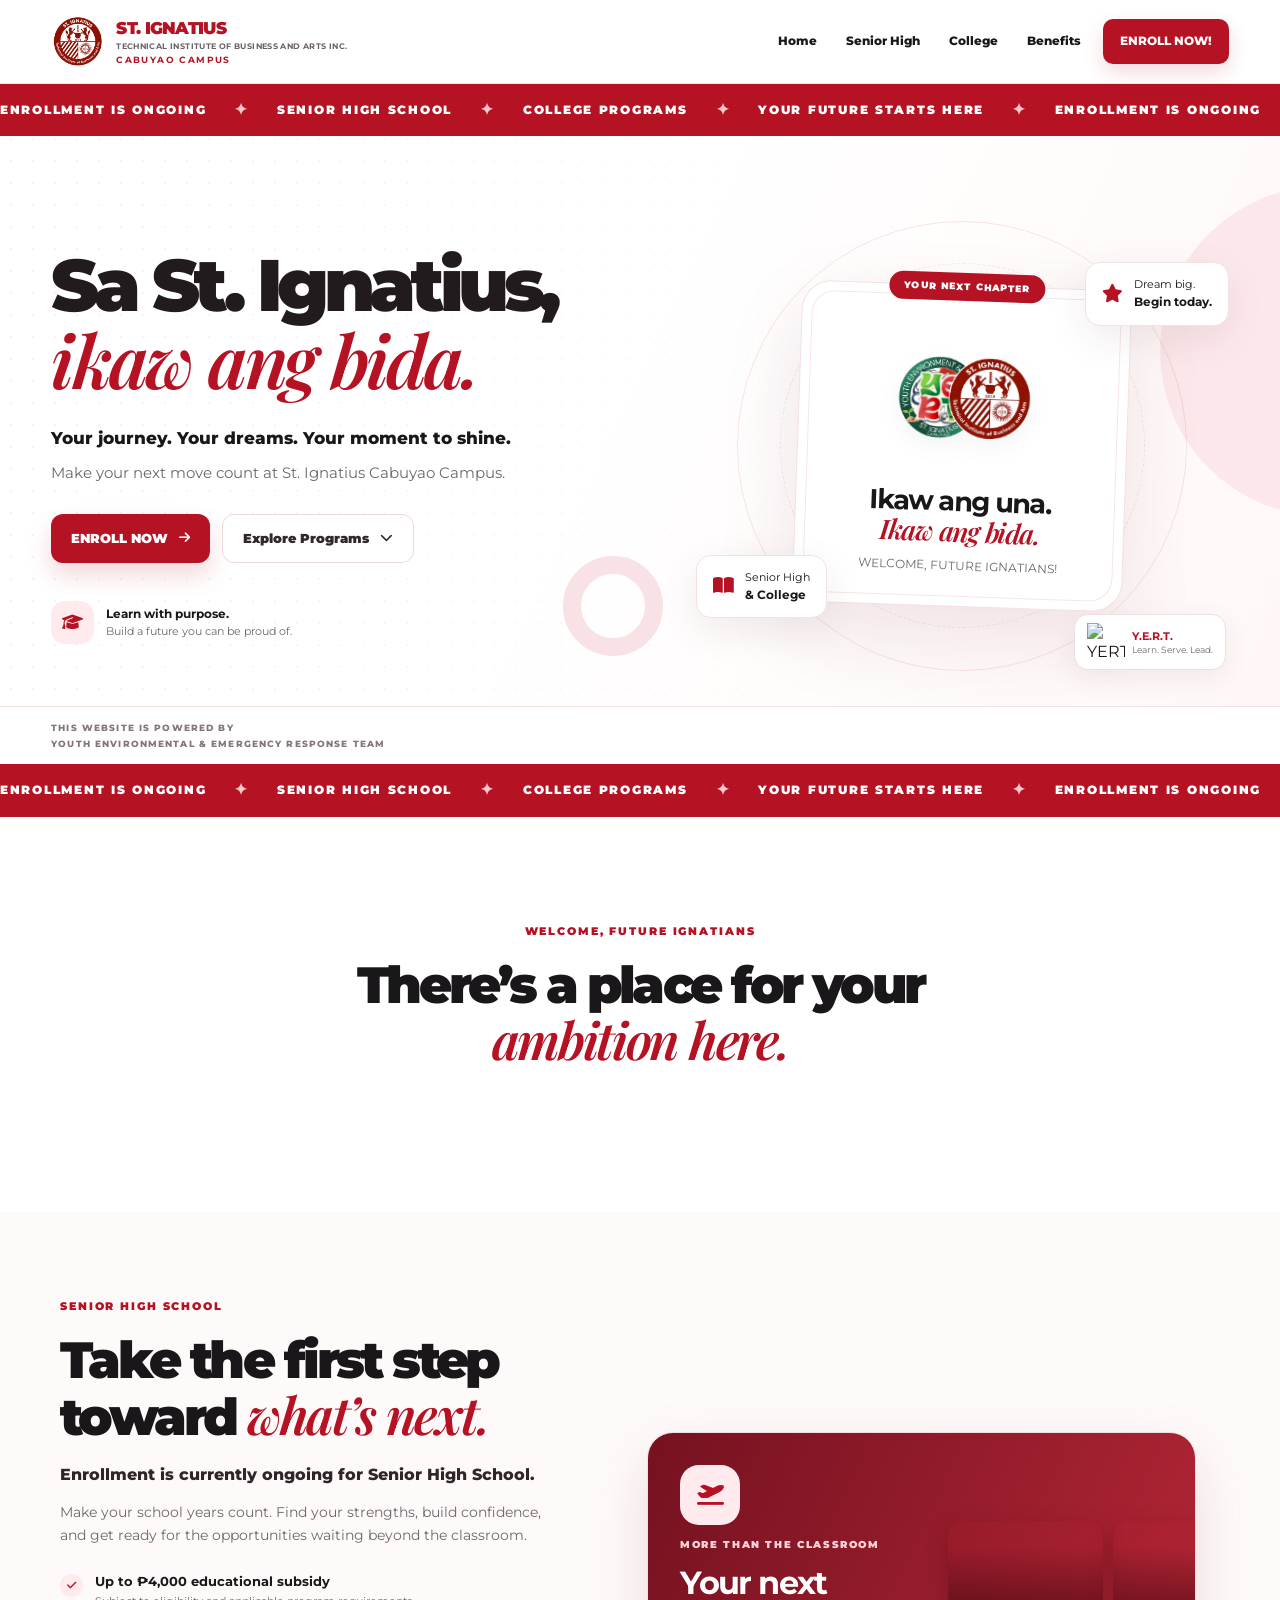
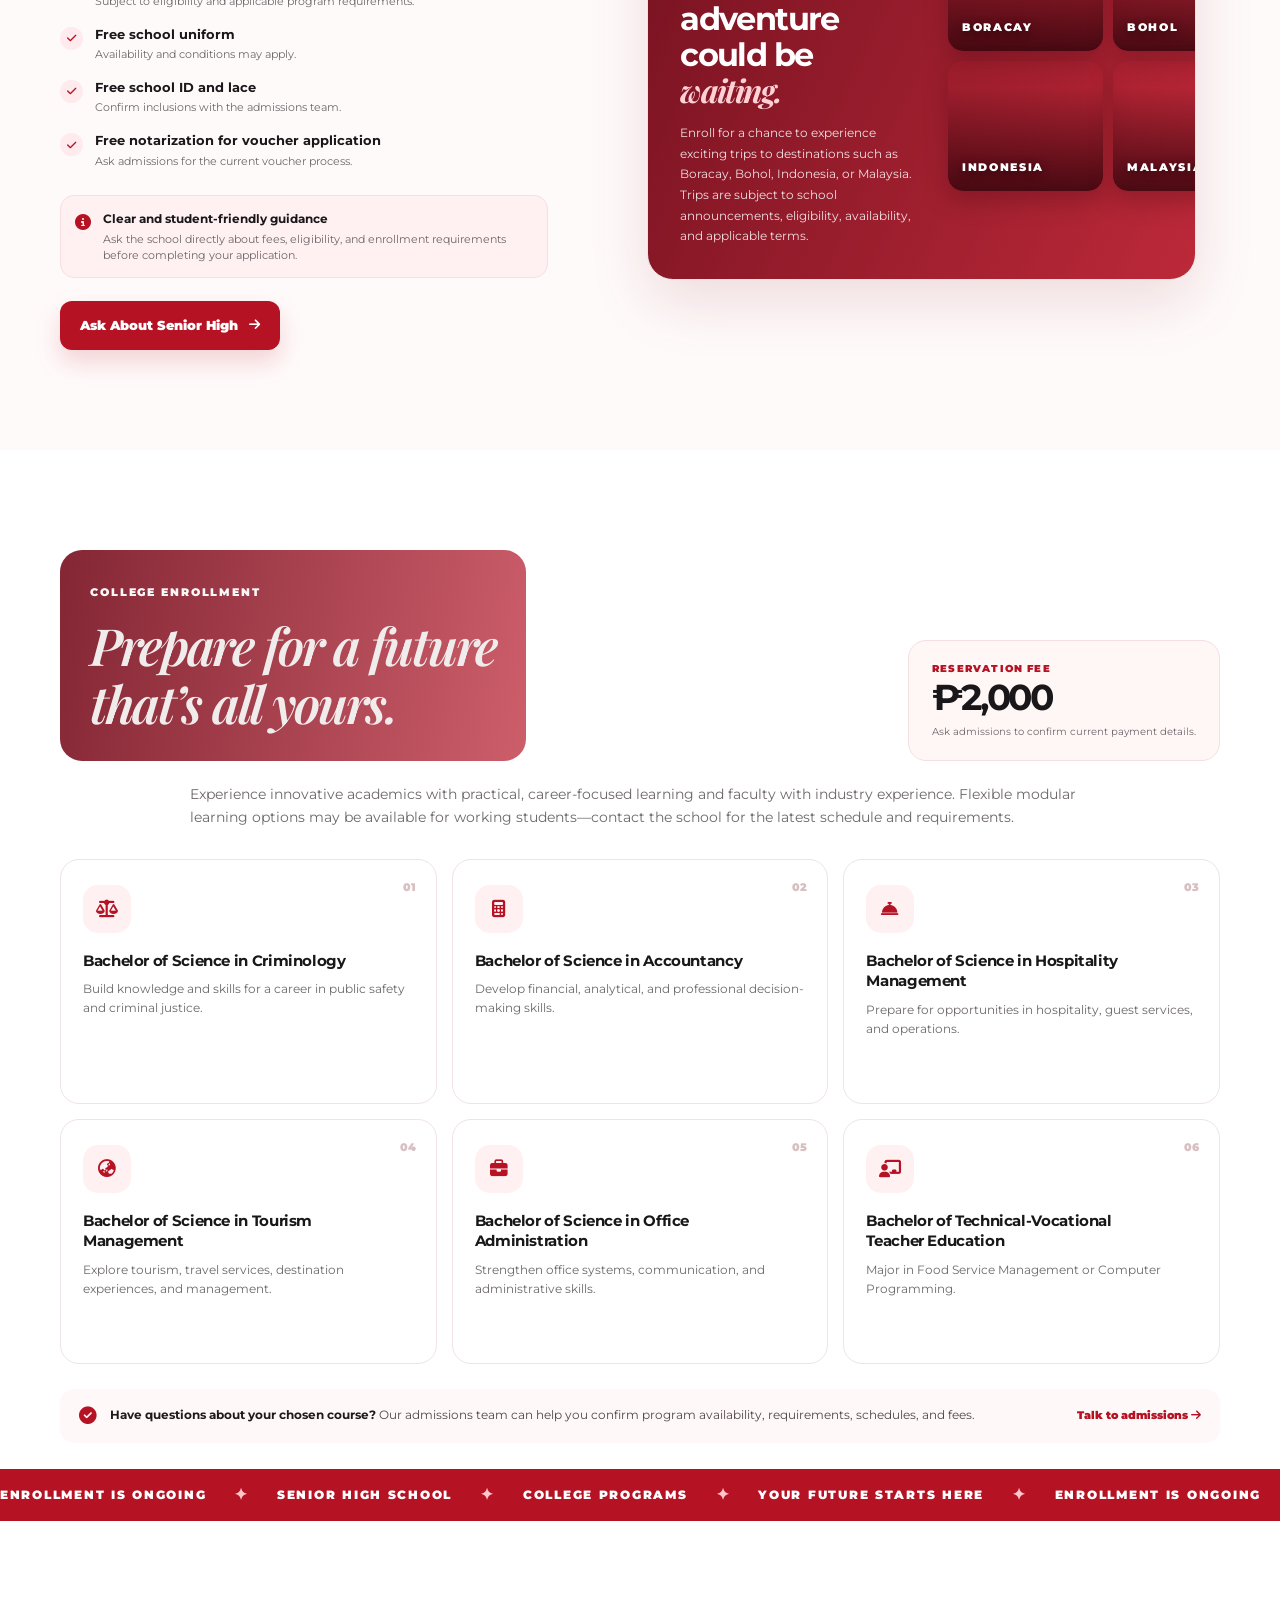
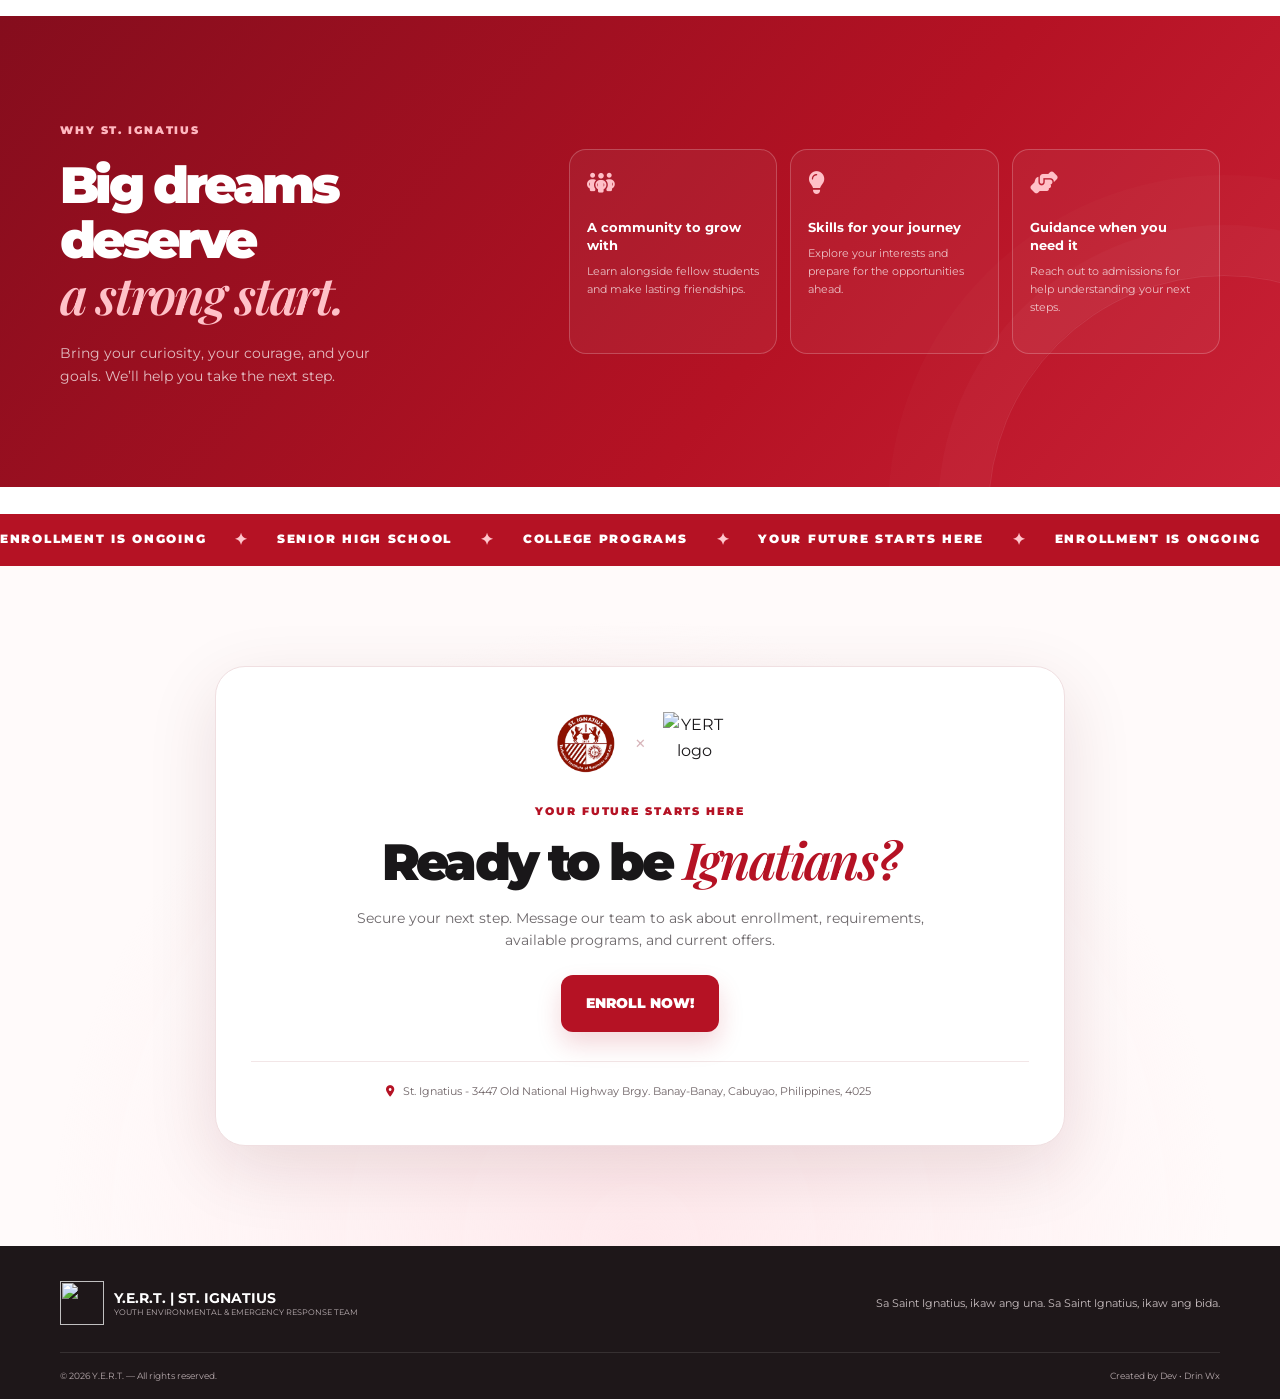
==== enrollment.html @ 81d997f3 "Rename enroll.html to enrollment.html" ====
<!DOCTYPE html>
<html lang="en">
<head>
  <meta charset="UTF-8">
  <meta name="viewport" content="width=device-width, initial-scale=1">
  <meta name="theme-color" content="#b51224">
  <meta name="description" content="Enrollment information for Saint Ignatius Technical Institute of Business and Arts, Inc. — Cabuyao Campus. Senior High School and College.">
  <title>Enrollment | Y.E.R.T.</title>
  <link rel="icon" href="assets/yert-logo.png" type="image/png">
  <link rel="preconnect" href="https://fonts.googleapis.com">
  <link rel="preconnect" href="https://fonts.gstatic.com" crossorigin>
  <link href="https://fonts.googleapis.com/css2?family=Montserrat:wght@400;500;600;700;800;900&family=Playfair+Display:ital,wght@1,500;1,600&display=swap" rel="stylesheet">
  <link rel="stylesheet" href="enroll.css">
  <link rel="stylesheet" href="https://cdnjs.cloudflare.com/ajax/libs/font-awesome/6.7.2/css/all.min.css">
</head>
<body>
  <header class="header">
    <div class="nav-wrap">
      <a class="brand" href="#home" aria-label="Saint Ignatius enrollment home">
        <img src="assets/sti.png" alt="Saint Ignatius logo">
        <span><b>ST. IGNATIUS</b><small>TECHNICAL INSTITUTE OF BUSINESS AND ARTS INC.</small><small class="campus">CABUYAO CAMPUS</small></span>
      </a>
      <button class="menu-toggle" aria-label="Toggle navigation" aria-expanded="false"><i class="fa-solid fa-bars"></i></button>
      <nav class="nav" aria-label="Main navigation">
        <a href="#home">Home</a><a href="#senior-high">Senior High</a><a href="#college">College</a><a href="#benefits">Benefits</a>
       <a class="nav-cta" href="#enroll">ENROLL NOW!</a>
      </nav>
    </div>
  </header>
  <main>
    <section class="hero" id="home">
      <section class="ticker" aria-label="Enrollment announcement"><div class="ticker-track"><span>ENROLLMENT IS ONGOING</span><i>✦</i><span>SENIOR HIGH SCHOOL</span><i>✦</i><span>COLLEGE PROGRAMS</span><i>✦</i><span>YOUR FUTURE STARTS HERE</span><i>✦</i><span>ENROLLMENT IS ONGOING</span><i>✦</i><span>SENIOR HIGH SCHOOL</span><i>✦</i><span>COLLEGE PROGRAMS</span><i>✦</i><span>YOUR FUTURE STARTS HERE</span><i>✦</i></div></section>
      <div class="hero-shape shape-one"></div><div class="hero-shape shape-two"></div>
      <div class="hero-inner">
        <div class="hero-copy reveal">
          <h1>Sa St. Ignatius,<br><em>ikaw ang bida.</em></h1>
          <p class="hero-lead">Your journey. Your dreams. Your moment to shine.</p>
          <p class="hero-text">Make your next move count at St. Ignatius Cabuyao Campus.</p>
          <div class="hero-buttons"><a class="button button-red" href="#enroll">ENROLL NOW <i class="fa-solid fa-arrow-right"></i></a><a class="button button-light" href="#programs">Explore Programs <i class="fa-solid fa-chevron-down"></i></a></div>
          <div class="hero-proof"><div class="proof-icon"><i class="fa-solid fa-graduation-cap"></i></div><span><b>Learn with purpose.</b><small>Build a future you can be proud of.</small></span></div>
        </div>
        <div class="hero-art reveal">
          <div class="orbit orbit-a"></div><div class="orbit orbit-b"></div>
          <div class="logo-card"><div class="logo-ribbon">YOUR NEXT CHAPTER</div><img src="assets/saint-ignatius-logo.png" alt="Saint Ignatius school seal"><h2>Ikaw ang una.<br><em>Ikaw ang bida.</em></h2><p>WELCOME, FUTURE IGNATIANS!</p></div>
          <div class="floating-note note-top"><i class="fa-solid fa-star"></i><span>Dream big.<br><b>Begin today.</b></span></div>
          <div class="floating-note note-bottom"><i class="fa-solid fa-book-open"></i><span>Senior High<br><b>&amp; College</b></span></div>
          <div class="yert-stamp"><img src="assets/yert-logo.png" alt="YERT logo"><span><b>Y.E.R.T.</b><small>Learn. Serve. Lead.</small></span></div>
        </div>
      </div>
      <div class="hero-bottom"><span>THIS WEBSITE IS POWERED BY <br> YOUTH ENVIRONMENTAL & EMERGENCY RESPONSE TEAM</span></div>
    </section>
    <section class="ticker" aria-label="Enrollment announcement"><div class="ticker-track"><span>ENROLLMENT IS ONGOING</span><i>✦</i><span>SENIOR HIGH SCHOOL</span><i>✦</i><span>COLLEGE PROGRAMS</span><i>✦</i><span>YOUR FUTURE STARTS HERE</span><i>✦</i><span>ENROLLMENT IS ONGOING</span><i>✦</i><span>SENIOR HIGH SCHOOL</span><i>✦</i><span>COLLEGE PROGRAMS</span><i>✦</i><span>YOUR FUTURE STARTS HERE</span><i>✦</i></div></section>
    <section class="intro section" id="programs">
      <div class="section-heading reveal"><span class="eyebrow dark">WELCOME, FUTURE IGNATIANS</span><h2>There’s a place for your<br><em>ambition here.</em></h2></div>
    </section>
    <section class="shs-section section" id="senior-high">
      <div class="section-grid">
        <div class="section-content reveal"><span class="eyebrow dark">SENIOR HIGH SCHOOL</span><h2>Take the first step<br>toward <em>what’s next.</em></h2><p class="section-lead">Enrollment is currently ongoing for Senior High School.</p><p>Make your school years count. Find your strengths, build confidence, and get ready for the opportunities waiting beyond the classroom.</p>
          <div class="benefit-list"><div><i class="fa-solid fa-check"></i><span><b>Up to ₱4,000 educational subsidy</b><small>Subject to eligibility and applicable program requirements.</small></span></div><div><i class="fa-solid fa-check"></i><span><b>Free school uniform</b><small>Availability and conditions may apply.</small></span></div><div><i class="fa-solid fa-check"></i><span><b>Free school ID and lace</b><small>Confirm inclusions with the admissions team.</small></span></div><div><i class="fa-solid fa-check"></i><span><b>Free notarization for voucher application</b><small>Ask admissions for the current voucher process.</small></span></div></div>
          <div class="highlight-note"><i class="fa-solid fa-circle-info"></i><span><b>Clear and student-friendly guidance</b><small>Ask the school directly about fees, eligibility, and enrollment requirements before completing your application.</small></span></div>
          <a class="button button-red" href="#enroll">Ask About Senior High <i class="fa-solid fa-arrow-right"></i></a>
        </div>
         <div class="trip-banner reveal"><div class="trip-copy"><div class="trip-icon"><i class="fa-solid fa-plane-departure"></i></div><span class="eyebrow">MORE THAN THE CLASSROOM</span><h3>Your next adventure<br>could be <em>waiting.</em></h3><p>Enroll for a chance to experience exciting trips to destinations such as Boracay, Bohol, Indonesia, or Malaysia. Trips are subject to school announcements, eligibility, availability, and applicable terms.</p></div><div class="destination-grid"><div class="destination destination-boracay"><span>BORACAY</span></div><div class="destination destination-bohol"><span>BOHOL</span></div><div class="destination destination-indonesia"><span>INDONESIA</span></div><div class="destination destination-malaysia"><span>MALAYSIA</span></div></div></div>
      </div>
    </section>
    <section class="college-section section" id="college">
      <div class="college-heading reveal"><div class="college-heading-copy"><span class="eyebrow">COLLEGE ENROLLMENT</span><h2><em>Prepare for a future <br> that’s all yours.</em></h2></div><div class="reservation-card"><small>RESERVATION FEE</small><strong>₱2,000</strong><span>Ask admissions to confirm current payment details.</span></div></div>
      <p class="college-intro reveal">Experience innovative academics with practical, career-focused learning and faculty with industry experience. Flexible modular learning options may be available for working students—contact the school for the latest schedule and requirements.</p>
      <div class="course-grid">
        <article class="course-card reveal"><span>01</span><div class="course-icon"><i class="fa-solid fa-scale-balanced"></i></div><h3>Bachelor of Science in Criminology</h3><p>Build knowledge and skills for a career in public safety and criminal justice.</p></article>
        <article class="course-card reveal"><span>02</span><div class="course-icon"><i class="fa-solid fa-calculator"></i></div><h3>Bachelor of Science in Accountancy</h3><p>Develop financial, analytical, and professional decision-making skills.</p></article>
        <article class="course-card reveal"><span>03</span><div class="course-icon"><i class="fa-solid fa-bell-concierge"></i></div><h3>Bachelor of Science in Hospitality Management</h3><p>Prepare for opportunities in hospitality, guest services, and operations.</p></article>
        <article class="course-card reveal"><span>04</span><div class="course-icon"><i class="fa-solid fa-earth-asia"></i></div><h3>Bachelor of Science in Tourism Management</h3><p>Explore tourism, travel services, destination experiences, and management.</p></article>
        <article class="course-card reveal"><span>05</span><div class="course-icon"><i class="fa-solid fa-briefcase"></i></div><h3>Bachelor of Science in Office Administration</h3><p>Strengthen office systems, communication, and administrative skills.</p></article>
        <article class="course-card reveal"><span>06</span><div class="course-icon"><i class="fa-solid fa-chalkboard-user"></i></div><h3>Bachelor of Technical-Vocational Teacher Education</h3><p>Major in Food Service Management or Computer Programming.</p></article>
      </div>
      <div class="college-foot reveal"><i class="fa-solid fa-circle-check"></i><span><b>Have questions about your chosen course?</b> Our admissions team can help you confirm program availability, requirements, schedules, and fees.</span><a href="https://www.facebook.com/StIgnatiusCabuyao">Talk to admissions <i class="fa-solid fa-arrow-right"></i></a></div>
       <br>
      <section class="ticker" aria-label="Enrollment announcement"><div class="ticker-track"><span>ENROLLMENT IS ONGOING</span><i>✦</i><span>SENIOR HIGH SCHOOL</span><i>✦</i><span>COLLEGE PROGRAMS</span><i>✦</i><span>YOUR FUTURE STARTS HERE</span><i>✦</i><span>ENROLLMENT IS ONGOING</span><i>✦</i><span>SENIOR HIGH SCHOOL</span><i>✦</i><span>COLLEGE PROGRAMS</span><i>✦</i><span>YOUR FUTURE STARTS HERE</span><i>✦</i></div></section>
    </section>
    <section class="benefits-section section" id="benefits"><div class="benefits-inner"><div class="benefits-heading reveal"><span class="eyebrow">WHY ST. IGNATIUS</span><h2>Big dreams deserve<br><em>a strong start.</em></h2><p>Bring your curiosity, your courage, and your goals. We’ll help you take the next step.</p></div><div class="values-grid"><div class="value reveal"><i class="fa-solid fa-people-group"></i><h3>A community to grow with</h3><p>Learn alongside fellow students and make lasting friendships.</p></div><div class="value reveal"><i class="fa-solid fa-lightbulb"></i><h3>Skills for your journey</h3><p>Explore your interests and prepare for the opportunities ahead.</p></div><div class="value reveal"><i class="fa-solid fa-handshake-angle"></i><h3>Guidance when you need it</h3><p>Reach out to admissions for help understanding your next steps.</p></div></div></div></section>
    <br>
    <section class="ticker" aria-label="Enrollment announcement"><div class="ticker-track"><span>ENROLLMENT IS ONGOING</span><i>✦</i><span>SENIOR HIGH SCHOOL</span><i>✦</i><span>COLLEGE PROGRAMS</span><i>✦</i><span>YOUR FUTURE STARTS HERE</span><i>✦</i><span>ENROLLMENT IS ONGOING</span><i>✦</i><span>SENIOR HIGH SCHOOL</span><i>✦</i><span>COLLEGE PROGRAMS</span><i>✦</i><span>YOUR FUTURE STARTS HERE</span><i>✦</i></div></section>
    <section class="enroll-section section" id="enroll"><div class="enroll-card reveal"><div class="enroll-logos"><img src="assets/sti.png" alt="Saint Ignatius logo"><span>×</span><img src="assets/yert-logo.png" alt="YERT logo"></div><span class="eyebrow dark">YOUR FUTURE STARTS HERE</span><h2>Ready to be <em>Ignatians?</em></h2><p>Secure your next step. Message our team to ask about enrollment, requirements, available programs, and current offers.</p><a class="button button-red button-large" id="messenger-link" href="https://www.facebook.com/yertstignatius" target="_blank" rel="noopener noreferrer">ENROLL NOW!</a><small class="link-note"></small><div class="enroll-bottom"><span><i class="fa-solid fa-location-dot"></i>
    St. Ignatius - 3447 Old National Highway Brgy. Banay-Banay, Cabuyao, Philippines, 4025</span><span></div></section>
  </main>
  <footer class="footer"><div class="footer-main"><a class="footer-brand" href="#home"><img src="assets/yert-logo.png" alt=""><span><b>Y.E.R.T. | ST. IGNATIUS</b><small>YOUTH ENVIRONMENTAL & EMERGENCY RESPONSE TEAM</small></span></a><p>Sa Saint Ignatius, ikaw ang una. Sa Saint Ignatius, ikaw ang bida.</p></div><div class="footer-bottom"><span>© <span data-year></span> Y.E.R.T. — All rights reserved.</span><span>Created by Dev • Drin Wx</span></div></footer>
  <button class="back-top" aria-label="Back to top"><i class="fa-solid fa-arrow-up"></i></button>
  <script src="enroll.js"></script>
</body>
</html>
---- enroll.css ----
@import url('https://fonts.googleapis.com/css2?family=Montserrat:wght@400;500;600;700;800;900&family=Playfair+Display:ital,wght@1,500;1,600&display=swap');
:root{--red:#b51224;--red2:#d51f35;--deep:#790d1a;--ink:#191719;--muted:#6d686b;--paper:#fff;--soft:#fff6f6;--line:#f0dfe1;--shadow:0 22px 70px rgba(83,15,27,.12);--radius:25px}
*{box-sizing:border-box;margin:0;padding:0}html{scroll-behavior:smooth;scroll-padding-top:100px}body{font-family:'Montserrat',Arial,sans-serif;color:var(--ink);background:#fff;line-height:1.65;overflow-x:hidden}a{color:inherit;text-decoration:none}img{max-width:100%;display:block}button{font:inherit}.announcement{min-height:39px;background:var(--deep);color:#fff;display:flex;align-items:center;justify-content:center;gap:13px;padding:8px 15px;font-size:.7rem;letter-spacing:.07em;text-transform:uppercase;text-align:center}.announcement strong{font-weight:900}.announcement-divider{color:#ffb7be}.live-dot{width:7px;height:7px;border-radius:50%;background:#ffb9bf;box-shadow:0 0 0 5px #ffffff20;animation:pulse 1.6s infinite}.header{position:sticky;top:0;z-index:100;background:#ffffffed;backdrop-filter:blur(15px);border-bottom:1px solid #eee4e5}.nav-wrap{width:min(1200px,92%);margin:auto;min-height:83px;display:flex;align-items:center;gap:25px}.brand{display:flex;align-items:center;gap:12px;min-width:300px}.brand img{width:53px;height:53px;object-fit:contain}.brand span{display:flex;flex-direction:column;line-height:1.2}.brand b{font-size:1.05rem;letter-spacing:-.04em;color:var(--red);font-weight:900}.brand small{font-size:.53rem;letter-spacing:.045em;font-weight:700;color:#696164;margin-top:3px}.brand .campus{color:var(--red);font-size:.58rem;letter-spacing:.15em}.nav{margin-left:auto;display:flex;align-items:center;gap:5px}.nav>a{font-size:.76rem;font-weight:800;padding:10px 12px;border-radius:10px;transition:.2s}.nav>a:hover{color:var(--red);background:var(--soft)}.nav .nav-cta{background:var(--red);color:white;padding:12px 17px;margin-left:5px;box-shadow:0 8px 20px #b5122429}.nav .nav-cta:hover{background:var(--deep);color:#fff}.menu-toggle{display:none;border:1px solid var(--line);background:white;color:var(--red);width:43px;height:43px;border-radius:12px;font-size:1.15rem}
.hero{position:relative;isolation:isolate;overflow:hidden;background:linear-gradient(115deg,#fff 0%,#fff 47%,#fff7f7 100%);min-height:650px}.hero:before{content:"";position:absolute;inset:0;z-index:-2;background-image:radial-gradient(#b5122412 1px,transparent 1px);background-size:22px 22px;mask-image:linear-gradient(90deg,black,transparent 78%)}.hero-inner{width:min(1200px,92%);margin:auto;display:grid;grid-template-columns:1.05fr .95fr;gap:55px;align-items:center;padding:77px 0 86px}.hero-copy{position:relative;z-index:2}.eyebrow{display:inline-flex;align-items:center;gap:9px;color:#ffb8c0;font-size:.69rem;font-weight:900;letter-spacing:.17em;margin-bottom:17px}.eyebrow span{width:26px;height:3px;border-radius:10px;background:var(--red)}.eyebrow.dark{color:var(--red)}h1{font-size:clamp(3rem,5.7vw,5.45rem);line-height:1.01;letter-spacing:-.075em;font-weight:900;color:#211b1d}h1 em,h2 em,.big-quote em{font-family:'Playfair Display',serif;font-weight:600;color:var(--red);letter-spacing:-.045em}.hero-lead{font-size:1.08rem;font-weight:800;margin:25px 0 8px}.hero-text{color:var(--muted);font-size:.94rem;max-width:570px}.hero-buttons{display:flex;flex-wrap:wrap;gap:12px;margin-top:28px}.button{display:inline-flex;justify-content:center;align-items:center;gap:11px;min-height:49px;padding:13px 20px;border-radius:12px;font-size:.8rem;font-weight:900;transition:transform .2s,box-shadow .2s,background .2s}.button:hover{transform:translateY(-3px)}.button-red{background:var(--red);color:#fff;box-shadow:0 12px 25px #b512242b}.button-red:hover{background:var(--deep);box-shadow:0 16px 30px #b5122438}.button-light{border:1px solid #eadadd;background:white;color:#31282a}.button-light:hover{border-color:var(--red);color:var(--red)}.hero-proof{display:flex;align-items:center;gap:12px;margin-top:38px}.proof-icon{width:43px;height:43px;display:grid;place-items:center;border-radius:14px;background:#ffeaed;color:var(--red);font-size:1.05rem}.hero-proof span{display:flex;flex-direction:column;line-height:1.45}.hero-proof b{font-size:.78rem}.hero-proof small{color:var(--muted);font-size:.7rem}.hero-art{min-height:465px;position:relative;display:grid;place-items:center}.orbit{position:absolute;border:1px solid #b512241a;border-radius:50%;aspect-ratio:1}.orbit-a{width:450px;animation:rotate 28s linear infinite}.orbit-b{width:365px;border-style:dashed;animation:rotate 36s linear infinite reverse}.logo-card{width:min(330px,75%);position:relative;text-align:center;padding:39px 25px 30px;background:#fff;border:1px solid #f3e1e4;border-radius:30px;box-shadow:0 28px 80px #6f17201c;transform:rotate(2deg);z-index:1}.logo-card:before{content:"";position:absolute;inset:9px;border:1px solid #f4e6e8;border-radius:23px;pointer-events:none}.logo-card img{width:145px;height:145px;object-fit:contain;margin:0 auto 17px;filter:drop-shadow(0 8px 10px #0000000a)}.logo-ribbon{position:absolute;top:-13px;left:50%;transform:translateX(-50%);white-space:nowrap;background:var(--red);color:#fff;padding:6px 15px;border-radius:100px;font-size:.59rem;letter-spacing:.12em;font-weight:900}.logo-card h2{font-size:1.7rem;line-height:1.1;letter-spacing:-.06em}.logo-card p{font-size:.75rem;color:var(--muted);margin-top:8px}.floating-note{position:absolute;z-index:2;display:flex;align-items:center;gap:11px;padding:13px 16px;background:white;border:1px solid #f2e2e4;border-radius:15px;box-shadow:0 12px 40px #5b111715;font-size:.7rem;line-height:1.5;animation:float 4.5s ease-in-out infinite}.floating-note i{font-size:1.15rem;color:var(--red)}.floating-note b{font-size:.78rem}.note-top{top:49px;right:0}.note-bottom{bottom:60px;left:0;animation-delay:-2s}.yert-stamp{position:absolute;right:3px;bottom:8px;z-index:3;display:flex;align-items:center;gap:7px;background:#fff;border:1px solid #eee0e2;border-radius:14px;padding:8px 12px;box-shadow:0 8px 28px #5b111712}.yert-stamp img{width:38px;height:38px;object-fit:contain}.yert-stamp span{display:flex;flex-direction:column;line-height:1.3}.yert-stamp b{font-size:.7rem;color:var(--red)}.yert-stamp small{font-size:.56rem;color:var(--muted)}.hero-bottom{position:absolute;bottom:0;left:0;right:0;display:flex;justify-content:space-between;gap:20px;padding:13px 4%;background:#fff;border-top:1px solid #f0e5e6;color:#82777a;font-size:.59rem;letter-spacing:.12em;font-weight:800}.hero-shape{position:absolute;border-radius:50%;z-index:-1}.shape-one{width:330px;height:330px;right:-210px;top:15%;background:#fce8eb}.shape-two{width:100px;height:100px;left:44%;bottom:16%;border:18px solid #f8e2e5}.ticker{overflow:hidden;background:var(--red);color:#fff;padding:13px 0;white-space:nowrap}.ticker-track{display:flex;align-items:center;justify-content:flex-start;gap:28px;width:max-content;animation:marquee 32s linear infinite;font-size:.72rem;font-weight:900;letter-spacing:.15em}.ticker-track i{font-style:normal;color:#ffc6cc;font-size:1rem}.section{padding:100px 0}.intro{width:min(1100px,92%);margin:auto}.section-heading{text-align:center;max-width:740px;margin:0 auto 42px}.section-heading h2,.section-content h2,.college-heading h2,.benefits-heading h2,.enroll-card h2{font-size:clamp(2.3rem,4vw,3.6rem);line-height:1.08;letter-spacing:-.07em;font-weight:900}.section-heading p{max-width:640px;margin:17px auto 0;color:var(--muted);font-size:.91rem}.program-tiles{display:grid;grid-template-columns:1fr 1fr;gap:20px}.program-tile{position:relative;min-height:290px;border-radius:24px;padding:30px;overflow:hidden;transition:transform .25s,box-shadow .25s}.program-tile:hover{transform:translateY(-6px);box-shadow:var(--shadow)}.tile-shs{background:linear-gradient(135deg,#fff1f2,#ffe1e5);color:#321a20}.tile-college{background:linear-gradient(135deg,#8d1020,#bd172b);color:#fff}.tile-number{font-size:.63rem;letter-spacing:.14em;font-weight:900;opacity:.68}.tile-icon{position:absolute;right:25px;top:24px;width:57px;height:57px;border-radius:18px;display:grid;place-items:center;background:#ffffff9c;color:var(--red);font-size:1.35rem}.tile-college .tile-icon{background:#ffffff1d;color:#fff}.program-tile h3{font-size:1.75rem;line-height:1.15;letter-spacing:-.05em;margin-top:30px}.program-tile p{font-size:.82rem;max-width:360px;margin-top:12px;opacity:.77}.tile-link{display:inline-flex;gap:10px;align-items:center;font-size:.73rem;font-weight:900;margin-top:22px}.shs-section{background:#fffafa;padding-top:80px}.section-grid{width:min(1160px,92%);margin:auto;display:grid;grid-template-columns:.9fr 1.1fr;gap:75px;align-items:center}.section-visual{min-height:520px;position:relative;overflow:hidden;border-radius:26px;background:linear-gradient(145deg,#8c0d1e,#c81d32 70%,#e74757);padding:30px;color:#fff;display:flex;flex-direction:column;justify-content:space-between;box-shadow:0 25px 65px #9e10221c}.section-visual:before{content:"";position:absolute;width:350px;height:350px;border:1px solid #ffffff2e;border-radius:50%;right:-130px;top:40px;box-shadow:0 0 0 35px #ffffff08,0 0 0 75px #ffffff06}.section-visual:after{content:"";position:absolute;width:200px;height:200px;border-radius:50%;bottom:-100px;left:-70px;background:#ffffff0b}.visual-label{position:relative;z-index:1;font-size:.64rem;font-weight:900;letter-spacing:.13em}.visual-label i{margin-right:8px}.big-quote{position:relative;z-index:1;font-size:clamp(3rem,5vw,5.1rem);font-weight:900;letter-spacing:-.09em;line-height:.99}.big-quote em{color:#ffc0c7}.visual-bottom{display:flex;align-items:center;justify-content:space-between;position:relative;z-index:1;border-top:1px solid #ffffff4a;padding-top:14px;font-size:.61rem;letter-spacing:.1em;font-weight:800}.visual-bottom span:first-child{font-size:1.4rem}.section-content h2{margin-bottom:18px}.section-content>p{font-size:.87rem;color:var(--muted);margin-top:12px}.section-content .section-lead{font-size:1rem;font-weight:800;color:#302629}.benefit-list{display:grid;gap:15px;margin:25px 0}.benefit-list>div{display:flex;gap:12px;align-items:flex-start}.benefit-list>div>i{flex:none;width:23px;height:23px;border-radius:50%;display:grid;place-items:center;background:#ffeaed;color:var(--red);font-size:.67rem;margin-top:2px}.benefit-list span,.highlight-note span{display:flex;flex-direction:column;line-height:1.5}.benefit-list b{font-size:.8rem}.benefit-list small{font-size:.71rem;color:var(--muted);margin-top:2px}.highlight-note{display:flex;gap:12px;padding:14px;background:#fff0f1;border:1px solid #f7dfe2;border-radius:14px;margin:23px 0}.highlight-note>i{color:var(--red);margin-top:4px}.highlight-note b{font-size:.75rem}.highlight-note small{font-size:.68rem;color:var(--muted);margin-top:3px}.trip-banner{width:min(1160px,92%);margin:70px auto 0;padding:27px 30px;display:flex;align-items:center;gap:22px;background:#fff;border:1px solid #f0dfe1;border-radius:22px;box-shadow:0 15px 45px #6c14200b;position:relative;overflow:hidden}.trip-icon{flex:none;width:60px;height:60px;display:grid;place-items:center;border-radius:19px;background:#ffeaed;color:var(--red);font-size:1.35rem}.trip-banner .eyebrow{margin-bottom:6px;font-size:.6rem}.trip-banner h3{font-size:1.35rem;line-height:1.2;letter-spacing:-.04em}.trip-banner p{font-size:.74rem;color:var(--muted);max-width:780px;margin-top:6px}.trip-doodle{font-size:3rem;color:#f1d2d6;margin-left:auto;transform:rotate(-12deg)}.college-section{background:#fff;padding-bottom:95px}.college-heading{width:min(1160px,92%);margin:0 auto 22px;display:flex;justify-content:space-between;align-items:flex-end;gap:30px}.college-heading h2{color:#211b1d}.reservation-card{min-width:220px;padding:19px 23px;border-radius:18px;background:var(--soft);border:1px solid #f4dfe2;display:flex;flex-direction:column}.reservation-card small{font-size:.62rem;font-weight:900;letter-spacing:.12em;color:var(--red)}.reservation-card strong{font-size:2.25rem;line-height:1.2;letter-spacing:-.06em}.reservation-card span{font-size:.63rem;color:var(--muted);margin-top:5px}.college-intro{width:min(1160px,92%);margin:0 auto 30px;color:var(--muted);font-size:.87rem;max-width:900px}.course-grid{width:min(1160px,92%);margin:auto;display:grid;grid-template-columns:repeat(3,1fr);gap:15px}.course-card{position:relative;border:1px solid #f0e4e5;border-radius:19px;padding:25px 22px 24px;min-height:245px;background:#fff;transition:transform .25s,box-shadow .25s,border .25s}.course-card:hover{transform:translateY(-5px);border-color:#e9bdc3;box-shadow:0 17px 40px #64111b0c}.course-card>span{position:absolute;top:19px;right:20px;font-size:.66rem;font-weight:900;color:#d8bfc2}.course-icon{width:48px;height:48px;display:grid;place-items:center;background:#fff0f2;color:var(--red);border-radius:15px;font-size:1.1rem;margin-bottom:18px}.course-card h3{font-size:.91rem;line-height:1.4;letter-spacing:-.025em;max-width:290px}.course-card p{font-size:.72rem;color:var(--muted);margin-top:9px}.college-foot{width:min(1160px,92%);margin:25px auto 0;display:flex;align-items:center;gap:13px;padding:17px 19px;border-radius:14px;background:#fff8f8;color:#51474a;font-size:.74rem}.college-foot>i{font-size:1.1rem;color:var(--red)}.college-foot span{flex:1}.college-foot b{color:#201a1c}.college-foot a{font-size:.71rem;font-weight:900;color:var(--red);white-space:nowrap}.benefits-section{background:linear-gradient(130deg,#850d1d,#b51224 62%,#c92136);color:#fff;position:relative;overflow:hidden}.benefits-section:after{content:"";position:absolute;width:470px;height:470px;border:1px solid #ffffff18;border-radius:50%;right:-180px;bottom:-260px;box-shadow:0 0 0 50px #ffffff06,0 0 0 100px #ffffff04}.benefits-inner{width:min(1160px,92%);margin:auto;display:grid;grid-template-columns:.8fr 1.2fr;gap:75px;align-items:center;position:relative;z-index:1}.benefits-heading h2{font-size:clamp(2.3rem,4vw,3.4rem)}.benefits-heading h2 em{color:#ffc1c8}.benefits-heading p{color:#ffffffb9;font-size:.85rem;margin-top:18px;max-width:350px}.values-grid{display:grid;grid-template-columns:repeat(3,1fr);gap:13px}.value{padding:22px 17px;border:1px solid #ffffff36;border-radius:17px;background:#ffffff0c;min-height:205px}.value>i{font-size:1.4rem;color:#ffc0c7;margin-bottom:23px}.value h3{font-size:.81rem;line-height:1.4}.value p{font-size:.69rem;color:#ffffffb8;margin-top:8px}.enroll-section{padding:100px 4%;background:radial-gradient(ellipse at 50% 100%,#ffeaed,transparent 65%),#fffafa}.enroll-card{max-width:850px;margin:auto;text-align:center;background:#fff;border:1px solid #f0dfe1;border-radius:30px;padding:45px 35px;box-shadow:var(--shadow)}.enroll-logos{display:flex;align-items:center;justify-content:center;gap:16px;margin-bottom:22px}.enroll-logos img{width:63px;height:63px;object-fit:contain}.enroll-logos span{font-size:1.4rem;color:#d8b6bb}.enroll-card .eyebrow{margin-bottom:12px}.enroll-card h2{font-size:clamp(2.4rem,4vw,3.4rem)}.enroll-card>p{max-width:590px;margin:17px auto 23px;font-size:.86rem;color:var(--muted)}.button-large{min-height:57px;padding:16px 25px;font-size:.86rem}.link-note{display:block;font-size:.64rem;color:#95888b;margin-top:11px}.enroll-bottom{display:flex;justify-content:center;gap:23px;flex-wrap:wrap;border-top:1px solid #f2e6e7;margin-top:29px;padding-top:20px;font-size:.69rem;color:#6f6467}.enroll-bottom i{color:var(--red);margin-right:6px}.footer{background:#1e1719;color:#fff;padding:35px 4% 0}.footer-main,.footer-bottom{width:min(1160px,100%);margin:auto;display:flex;align-items:center;justify-content:space-between;gap:20px}.footer-main{padding-bottom:27px}.footer-brand{display:flex;align-items:center;gap:10px}.footer-brand img{width:44px;height:44px;object-fit:contain}.footer-brand span{display:flex;flex-direction:column;line-height:1.3}.footer-brand b{font-size:.88rem;color:#fff}.footer-brand small{font-size:.52rem;max-width:250px;color:#bdb2b5}.footer-main p{font-size:.7rem;color:#c9bfc1}.footer-main>a:last-child{font-size:.7rem;color:#ffb7c0;font-weight:800}.footer-bottom{border-top:1px solid #ffffff1b;padding:15px 0;font-size:.59rem;color:#b7aaad}.back-top{position:fixed;right:20px;bottom:20px;width:43px;height:43px;border:0;border-radius:14px;background:var(--red);color:#fff;box-shadow:0 8px 25px #b5122433;cursor:pointer;opacity:0;pointer-events:none;transform:translateY(10px);transition:.2s;z-index:30}.back-top.show{opacity:1;pointer-events:auto;transform:translateY(0)}.reveal{opacity:0;transform:translateY(20px);transition:opacity .65s ease,transform .65s ease}.reveal.visible{opacity:1;transform:translateY(0)}@keyframes marquee{to{transform:translateX(-50%)}}@keyframes pulse{50%{box-shadow:0 0 0 8px #ffffff10;opacity:.65}}@keyframes float{0%,100%{transform:translateY(0)}50%{transform:translateY(-9px)}}@keyframes rotate{to{transform:rotate(360deg)}}
@media(max-width:980px){.brand{min-width:0}.brand small{font-size:.47rem}.nav-wrap{gap:10px}.nav>a{padding:9px 8px;font-size:.69rem}.hero-inner{gap:25px}.hero-art{transform:scale(.94)}.section-grid{gap:40px}.benefits-inner{gap:35px}.values-grid{gap:8px}.value{padding:18px 13px}.course-grid{grid-template-columns:repeat(2,1fr)}}
@media(max-width:760px){.announcement{font-size:.58rem;gap:8px;flex-wrap:wrap}.announcement-divider{display:none}.nav-wrap{min-height:72px}.brand img{width:45px;height:45px}.brand b{font-size:.9rem}.brand small{font-size:.42rem}.menu-toggle{display:block;margin-left:auto;flex:none}.nav{display:none;position:absolute;top:100%;left:0;right:0;padding:13px 4% 20px;background:#fff;border-bottom:1px solid var(--line);box-shadow:0 20px 35px #39101912;align-items:stretch;flex-direction:column;gap:4px}.nav.open{display:flex}.nav>a{font-size:.78rem;padding:12px}.nav .nav-cta{margin:5px 0 0;text-align:center}.hero{min-height:auto}.hero-inner{grid-template-columns:1fr;padding:62px 0 76px;gap:12px}.hero-copy{max-width:650px}.hero h1{font-size:clamp(3rem,11vw,5rem)}.hero-art{min-height:400px;transform:none;margin-top:5px}.orbit-a{width:min(390px,95vw)}.orbit-b{width:min(315px,78vw)}.logo-card{width:min(300px,75%);padding:32px 20px 24px}.logo-card img{width:120px;height:120px}.note-top{right:2px;top:35px}.note-bottom{left:0;bottom:40px}.yert-stamp{right:0;bottom:0}.hero-bottom{font-size:.5rem;gap:8px}.section{padding:75px 0}.program-tiles{grid-template-columns:1fr}.program-tile{min-height:270px}.section-grid{grid-template-columns:1fr;gap:36px}.section-visual{min-height:420px}.section-content{padding:0 2px}.trip-banner{align-items:flex-start;padding:22px;gap:15px;margin-top:48px}.trip-icon{width:48px;height:48px;border-radius:15px}.trip-banner h3{font-size:1.15rem}.trip-doodle{display:none}.college-heading{align-items:flex-start;flex-direction:column}.reservation-card{min-width:0;width:100%}.course-grid{grid-template-columns:repeat(2,1fr)}.course-card{padding:20px 17px;min-height:250px}.college-foot{align-items:flex-start;flex-wrap:wrap}.college-foot span{flex-basis:calc(100% - 40px)}.college-foot a{margin-left:32px}.benefits-inner{grid-template-columns:1fr;gap:32px}.values-grid{grid-template-columns:1fr 1fr}.value{min-height:180px}.enroll-section{padding:70px 4%}.enroll-card{padding:35px 20px}.footer-main{flex-wrap:wrap}.footer-main p{order:3;flex-basis:100%}.footer-bottom{align-items:flex-start;flex-direction:column;gap:5px}}
@media(max-width:480px){.announcement{font-size:.53rem}.brand b{font-size:.8rem}.brand small{font-size:.37rem;max-width:220px}.hero-inner{padding-top:47px}.hero-lead{font-size:.98rem}.hero-text{font-size:.84rem}.hero-buttons{flex-direction:column;align-items:stretch}.button{width:100%}.hero-art{min-height:350px}.logo-card{width:72%;padding:29px 14px 22px}.logo-card img{width:100px;height:100px}.logo-card h2{font-size:1.45rem}.floating-note{padding:10px 11px;font-size:.61rem}.floating-note b{font-size:.68rem}.note-top{top:23px}.note-bottom{bottom:25px}.yert-stamp img{width:30px;height:30px}.hero-bottom{position:relative;flex-direction:column;text-align:center;padding:11px}.section-heading h2,.section-content h2,.college-heading h2,.benefits-heading h2,.enroll-card h2{font-size:2.35rem}.program-tile{padding:24px}.program-tile h3{font-size:1.6rem}.section-visual{min-height:360px;padding:24px}.big-quote{font-size:3.5rem}.trip-banner{flex-direction:column}.trip-icon{margin-bottom:0}.course-grid{grid-template-columns:1fr}.course-card{min-height:0}.course-card h3{font-size:.95rem}.values-grid{grid-template-columns:1fr}.value{min-height:0}.value>i{margin-bottom:12px}.enroll-logos img{width:53px;height:53px}.enroll-card>p{font-size:.8rem}.enroll-bottom{flex-direction:column;gap:9px}.footer-main{align-items:flex-start;flex-direction:column}.footer-main p{order:initial}.footer-brand small{max-width:230px}}
@media(prefers-reduced-motion:reduce){*,*::before,*::after{animation-duration:.01ms!important;animation-iteration-count:1!important;scroll-behavior:auto!important;transition-duration:.01ms!important}.reveal{opacity:1;transform:none}}

/* Theme switch + photography enhancements */
.theme-toggle{display:inline-flex;align-items:center;gap:8px;border:1px solid var(--line);background:var(--paper);color:var(--ink);padding:7px 10px;border-radius:999px;cursor:pointer;white-space:nowrap;font-size:.68rem;font-weight:800;transition:background .25s,color .25s,border .25s}
.theme-toggle-track{width:43px;height:25px;background:var(--red);border-radius:999px;padding:3px;display:flex;align-items:center;transition:background .25s}
.theme-toggle-knob{height:19px;width:19px;border-radius:50%;background:#fff;color:var(--red);display:grid;place-items:center;font-size:.62rem;box-shadow:0 1px 4px #0002;transition:transform .25s}
.theme-toggle[aria-pressed="true"] .theme-toggle-knob{transform:translateX(18px)}
.theme-toggle-label{min-width:54px}
.announcement{overflow:hidden;position:relative;justify-content:flex-start;gap:22px;white-space:nowrap}
.announcement>*{flex:none}.announcement strong{animation:announceDrift 13s ease-in-out infinite alternate}
@keyframes announceDrift{from{transform:translateX(0)}to{transform:translateX(22px)}}
.shs-visual{background-image:linear-gradient(135deg,rgba(129,7,24,.88),rgba(191,18,39,.78)),url('https://images.unsplash.com/photo-1523050854058-8df90110c9f1?auto=format&fit=crop&w=1400&q=85');background-position:center;background-size:cover}
.trip-banner{position:relative;overflow:hidden;display:grid;grid-template-columns:minmax(240px,.9fr) minmax(320px,1.1fr);align-items:center;gap:28px;padding:32px;margin-top:70px;border:1px solid #f0dfe1;border-radius:26px;background:linear-gradient(115deg,rgba(111,8,23,.96),rgba(181,18,36,.9)),url('https://images.unsplash.com/photo-1507525428034-b723cf961d3e?auto=format&fit=crop&w=1500&q=85') center/cover;color:#fff;box-shadow:0 22px 60px #7a0c1a20}
.trip-copy{position:relative;z-index:1}.trip-copy .eyebrow{margin:12px 0;color:#ffd1d6}.trip-banner h3{font-size:clamp(1.55rem,2.5vw,2.3rem);line-height:1.12;letter-spacing:-.05em}.trip-banner h3 em{color:#ffd0d5;font-family:'Playfair Display',serif}.trip-banner p{font-size:.78rem;color:#ffffffdc;margin-top:13px;max-width:490px}.destination-grid{display:grid;grid-template-columns:1fr 1fr;gap:10px;position:relative;z-index:1}.destination{min-height:130px;display:flex;align-items:flex-end;padding:14px;border-radius:15px;background-size:cover;background-position:center;overflow:hidden;position:relative;isolation:isolate;box-shadow:0 10px 24px #36030a45;transition:transform .25s}.destination:hover{transform:translateY(-4px)}.destination:before{content:"";position:absolute;inset:0;z-index:-1;background:linear-gradient(0deg,rgba(48,3,10,.8),rgba(181,18,36,.08) 80%)}.destination span{font-size:.68rem;letter-spacing:.15em;font-weight:900;color:white;text-shadow:0 2px 8px #0008}.destination-boracay{background-image:url('https://images.unsplash.com/photo-1510414842594-a61c69b5ae57?auto=format&fit=crop&w=700&q=80')}.destination-bohol{background-image:url('https://images.unsplash.com/photo-1530789253388-582c481c54b0?auto=format&fit=crop&w=700&q=80')}.destination-indonesia{background-image:url('https://images.unsplash.com/photo-1537996194471-e657df975ab4?auto=format&fit=crop&w=700&q=80')}.destination-malaysia{background-image:url('https://images.unsplash.com/photo-1596422846543-75c6fc197f07?auto=format&fit=crop&w=700&q=80')}
.college-heading-copy{padding:28px 30px;border-radius:22px;color:#fff;background:linear-gradient(100deg,rgba(115,8,24,.88),rgba(181,18,36,.68)),url('https://images.unsplash.com/photo-1523580846011-d3a5bc25702b?auto=format&fit=crop&w=1200&q=85') center/cover}
.college-heading-copy .eyebrow{color:#fbf7f7}.college-heading-copy h2 em{color:#f1ecec}
/* Accessible red-and-white inverse theme */
body[data-theme="dark"]{--ink:#fff;--muted:#f0dfe2;--paper:#b51224;--soft:#8c1020;--line:#ffffff3a;--shadow:0 22px 70px #31040b55;background:#b51224;color:#fff}
body[data-theme="dark"] .header{background:#a10f21ed;border-color:#ffffff2b}
body[data-theme="dark"] .brand b,body[data-theme="dark"] .brand .campus{color:#fff}
body[data-theme="dark"] .brand small{color:#ffe3e6}
body[data-theme="dark"] .nav>a:hover{color:#fff;background:#ffffff20}
body[data-theme="dark"] .menu-toggle{background:#b51224;color:#fff;border-color:#ffffff55}
body[data-theme="dark"] .hero{background:linear-gradient(115deg,#b51224 0%,#a20e21 60%,#790d1a 100%)}
body[data-theme="dark"] .hero:before{background-image:radial-gradient(#ffffff18 1px,transparent 1px)}
body[data-theme="dark"] h1,body[data-theme="dark"] .hero-lead,body[data-theme="dark"] .section-lead{color:#fff}
body[data-theme="dark"] h1 em,body[data-theme="dark"] h2 em{color:#fff}
body[data-theme="dark"] .hero-text,body[data-theme="dark"] .hero-proof small,body[data-theme="dark"] .logo-card p,body[data-theme="dark"] .section-heading p,body[data-theme="dark"] .section-content>p,body[data-theme="dark"] .college-intro,body[data-theme="dark"] .enroll-card>p{color:#fff}
body[data-theme="dark"] .logo-card,body[data-theme="dark"] .floating-note,body[data-theme="dark"] .yert-stamp,body[data-theme="dark"] .enroll-card{background:#fff;color:#191719;border-color:#fff}
body[data-theme="dark"] .logo-card h2{color:#191719}body[data-theme="dark"] .logo-card h2 em{color:var(--red)}
body[data-theme="dark"] .hero-bottom{background:#a10f21;color:#fff;border-color:#ffffff35}
body[data-theme="dark"] .shs-section,body[data-theme="dark"] .intro,body[data-theme="dark"] .college-section,body[data-theme="dark"] .benefits-section,body[data-theme="dark"] .enroll-section{background:#b51224;color:#fff}
body[data-theme="dark"] .program-tile.tile-shs{background:#fff;color:#191719}
body[data-theme="dark"] .program-tile.tile-college{background:#fff;color:#191719}
body[data-theme="dark"] .program-tile .tile-icon{background:#b51224;color:#fff}
body[data-theme="dark"] .section-visual{border:1px solid #ffffff40}
body[data-theme="dark"] .benefit-list>div{border-color:#ffffff45}
body[data-theme="dark"] .benefit-list small,body[data-theme="dark"] .highlight-note small{color:#fff}
body[data-theme="dark"] .highlight-note{background:#fff;color:#191719;border-color:#fff}body[data-theme="dark"] .highlight-note small{color:#51474a}
body[data-theme="dark"] .trip-banner{border-color:#ffffff55}
body[data-theme="dark"] .reservation-card,body[data-theme="dark"] .course-card{background:#fff;color:#191719;border-color:#fff}
body[data-theme="dark"] .course-card p{color:#554b4e}
body[data-theme="dark"] .college-foot{border-color:#ffffff50}body[data-theme="dark"] .college-foot span{color:#fff}
body[data-theme="dark"] .enroll-section{background:#9c0e20}
body[data-theme="dark"] .enroll-card .eyebrow.dark{color:#b51224}body[data-theme="dark"] .enroll-card h2{color:#191719}body[data-theme="dark"] .enroll-card h2 em{color:#b51224}body[data-theme="dark"] .enroll-card>p{color:#51474a}body[data-theme="dark"] .enroll-bottom{color:#51474a;border-color:#eadadd}
body[data-theme="dark"] .footer{background:#fff;color:#191719}body[data-theme="dark"] .footer-brand b{color:#b51224}body[data-theme="dark"] .footer-brand small,body[data-theme="dark"] .footer-main p,body[data-theme="dark"] .footer-bottom{color:#51474a}body[data-theme="dark"] .footer-bottom{border-color:#eadadd}body[data-theme="dark"] .footer-main>a:last-child{color:#b51224}
body[data-theme="dark"] .button-light{background:#fff;color:#b51224;border-color:#fff}
body[data-theme="dark"] .theme-toggle{background:#fff;color:#b51224;border-color:#fff}
body[data-theme="dark"] .theme-toggle-track{background:#4b0710}
body[data-theme="dark"] .theme-toggle-knob{transform:translateX(18px)}body[data-theme="dark"] .theme-toggle[aria-pressed="true"] .theme-toggle-knob{transform:translateX(18px)}
body[data-theme="dark"] .nav{background:#a10f21}
@media(max-width:980px){.theme-toggle{align-self:center;margin:5px 0}.trip-banner{grid-template-columns:1fr}.destination{min-height:145px}}
@media(max-width:760px){.theme-toggle{width:max-content;margin:8px 0 5px}.announcement{justify-content:flex-start;animation:none}.college-heading-copy{width:100%}}
@media(prefers-reduced-motion:reduce){*,*::before,*::after{animation-duration:.01ms!important;animation-iteration-count:1!important;scroll-behavior:auto!important;transition-duration:.01ms!important}}
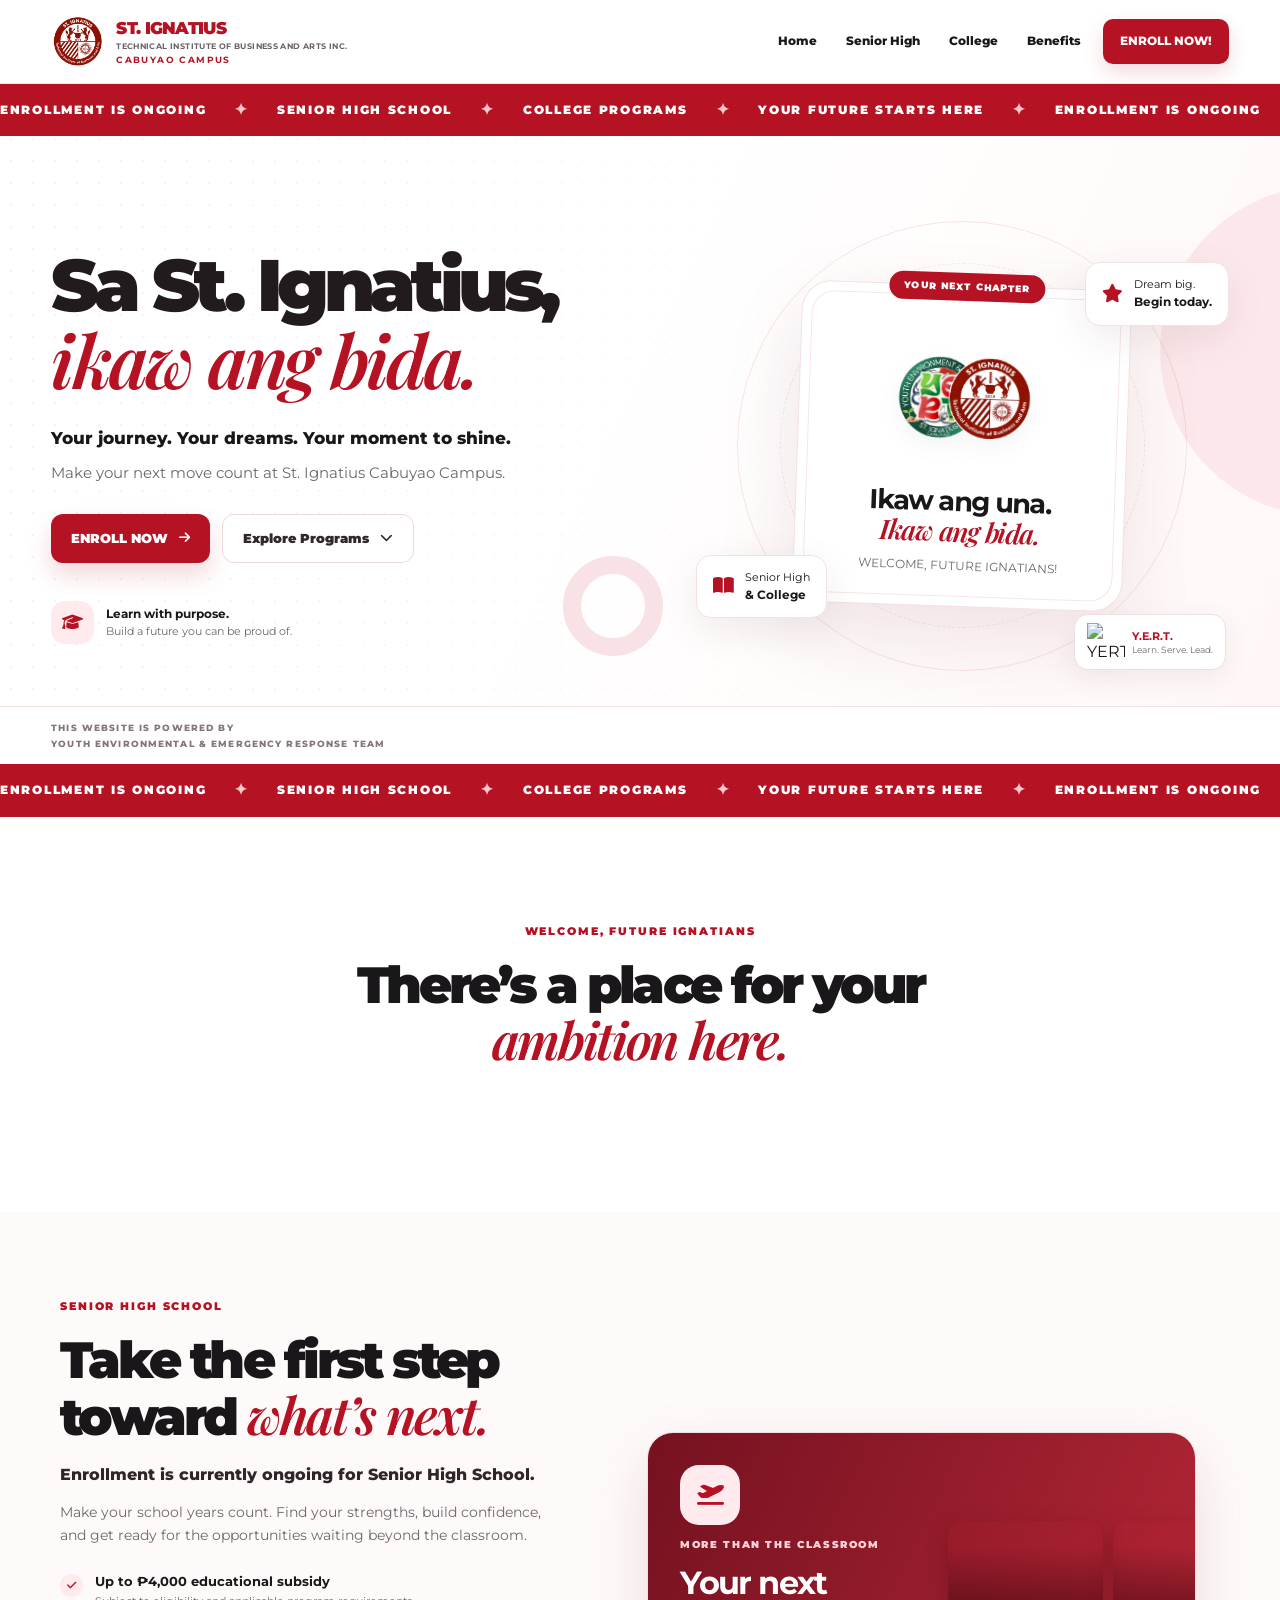
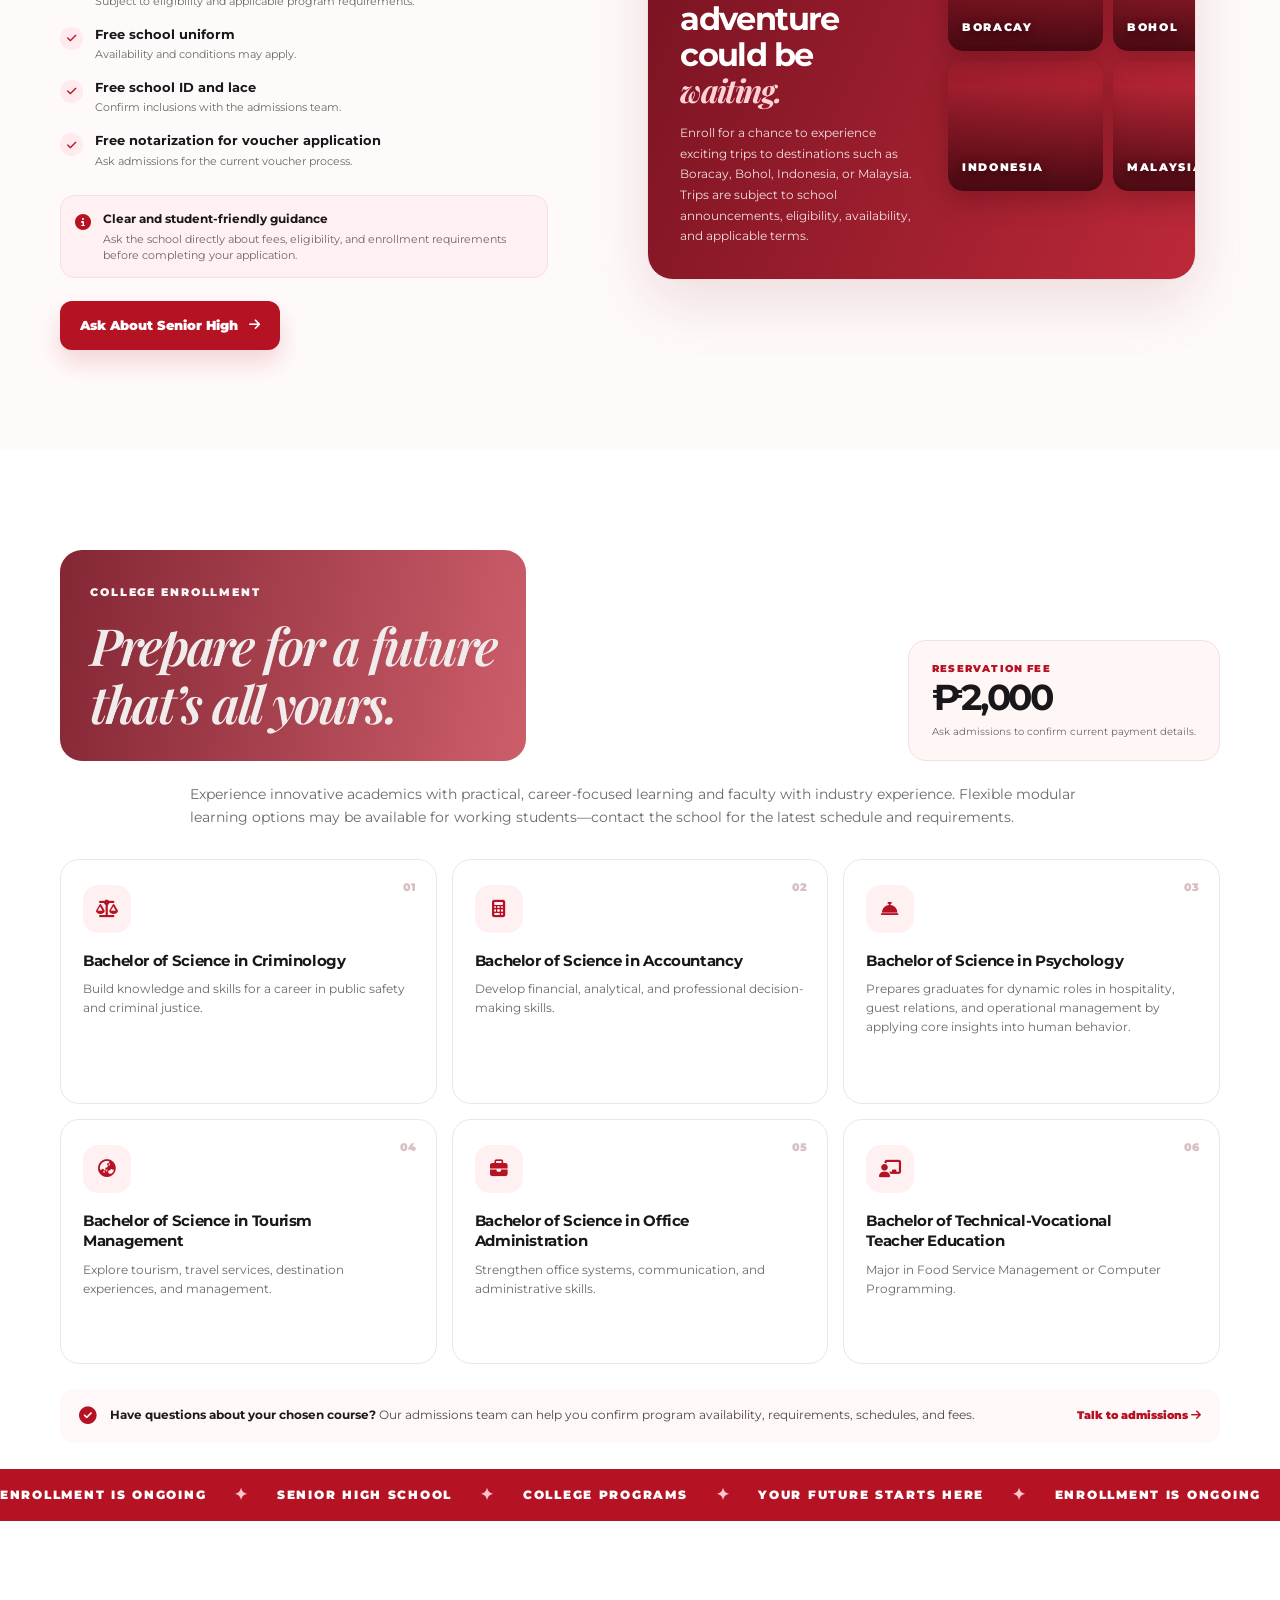
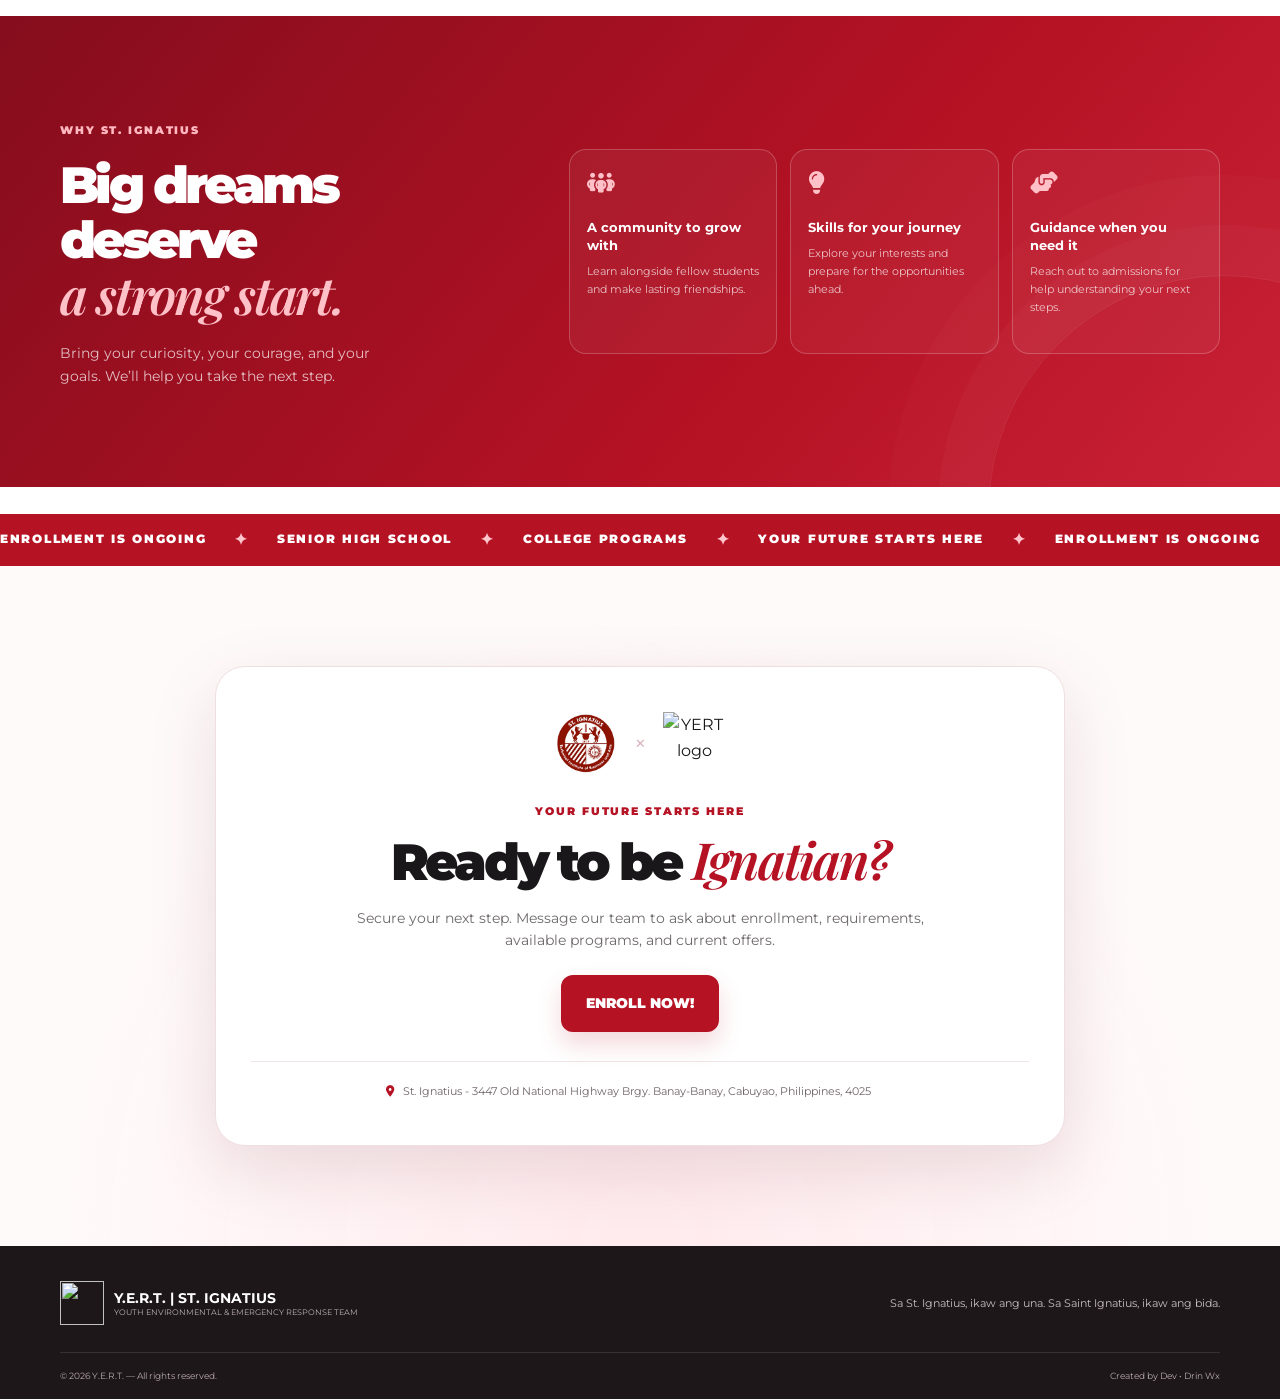
==== commit ad14b4ef: "Update course offerings in enrollment.html Updated course offerings in the enrollment page, replacin" ====
--- a/enrollment.html
+++ b/enrollment.html
@@ -69,7 +69,7 @@
       <div class="course-grid">
         <article class="course-card reveal"><span>01</span><div class="course-icon"><i class="fa-solid fa-scale-balanced"></i></div><h3>Bachelor of Science in Criminology</h3><p>Build knowledge and skills for a career in public safety and criminal justice.</p></article>
         <article class="course-card reveal"><span>02</span><div class="course-icon"><i class="fa-solid fa-calculator"></i></div><h3>Bachelor of Science in Accountancy</h3><p>Develop financial, analytical, and professional decision-making skills.</p></article>
-        <article class="course-card reveal"><span>03</span><div class="course-icon"><i class="fa-solid fa-bell-concierge"></i></div><h3>Bachelor of Science in Hospitality Management</h3><p>Prepare for opportunities in hospitality, guest services, and operations.</p></article>
+        <article class="course-card reveal"><span>03</span><div class="course-icon"><i class="fa-solid fa-bell-concierge"></i></div><h3>Bachelor of Science in Psychology</h3><p>Prepares graduates for dynamic roles in hospitality, guest relations, and operational management by applying core insights into human behavior.</p></article>
         <article class="course-card reveal"><span>04</span><div class="course-icon"><i class="fa-solid fa-earth-asia"></i></div><h3>Bachelor of Science in Tourism Management</h3><p>Explore tourism, travel services, destination experiences, and management.</p></article>
         <article class="course-card reveal"><span>05</span><div class="course-icon"><i class="fa-solid fa-briefcase"></i></div><h3>Bachelor of Science in Office Administration</h3><p>Strengthen office systems, communication, and administrative skills.</p></article>
         <article class="course-card reveal"><span>06</span><div class="course-icon"><i class="fa-solid fa-chalkboard-user"></i></div><h3>Bachelor of Technical-Vocational Teacher Education</h3><p>Major in Food Service Management or Computer Programming.</p></article>
@@ -81,10 +81,10 @@
     <section class="benefits-section section" id="benefits"><div class="benefits-inner"><div class="benefits-heading reveal"><span class="eyebrow">WHY ST. IGNATIUS</span><h2>Big dreams deserve<br><em>a strong start.</em></h2><p>Bring your curiosity, your courage, and your goals. We’ll help you take the next step.</p></div><div class="values-grid"><div class="value reveal"><i class="fa-solid fa-people-group"></i><h3>A community to grow with</h3><p>Learn alongside fellow students and make lasting friendships.</p></div><div class="value reveal"><i class="fa-solid fa-lightbulb"></i><h3>Skills for your journey</h3><p>Explore your interests and prepare for the opportunities ahead.</p></div><div class="value reveal"><i class="fa-solid fa-handshake-angle"></i><h3>Guidance when you need it</h3><p>Reach out to admissions for help understanding your next steps.</p></div></div></div></section>
     <br>
     <section class="ticker" aria-label="Enrollment announcement"><div class="ticker-track"><span>ENROLLMENT IS ONGOING</span><i>✦</i><span>SENIOR HIGH SCHOOL</span><i>✦</i><span>COLLEGE PROGRAMS</span><i>✦</i><span>YOUR FUTURE STARTS HERE</span><i>✦</i><span>ENROLLMENT IS ONGOING</span><i>✦</i><span>SENIOR HIGH SCHOOL</span><i>✦</i><span>COLLEGE PROGRAMS</span><i>✦</i><span>YOUR FUTURE STARTS HERE</span><i>✦</i></div></section>
-    <section class="enroll-section section" id="enroll"><div class="enroll-card reveal"><div class="enroll-logos"><img src="assets/sti.png" alt="Saint Ignatius logo"><span>×</span><img src="assets/yert-logo.png" alt="YERT logo"></div><span class="eyebrow dark">YOUR FUTURE STARTS HERE</span><h2>Ready to be <em>Ignatians?</em></h2><p>Secure your next step. Message our team to ask about enrollment, requirements, available programs, and current offers.</p><a class="button button-red button-large" id="messenger-link" href="https://www.facebook.com/yertstignatius" target="_blank" rel="noopener noreferrer">ENROLL NOW!</a><small class="link-note"></small><div class="enroll-bottom"><span><i class="fa-solid fa-location-dot"></i>
+    <section class="enroll-section section" id="enroll"><div class="enroll-card reveal"><div class="enroll-logos"><img src="assets/sti.png" alt="Saint Ignatius logo"><span>×</span><img src="assets/yert-logo.png" alt="YERT logo"></div><span class="eyebrow dark">YOUR FUTURE STARTS HERE</span><h2>Ready to be <em>Ignatian?</em></h2><p>Secure your next step. Message our team to ask about enrollment, requirements, available programs, and current offers.</p><a class="button button-red button-large" id="https://www.facebook.com/yertstignatius" href="https://www.facebook.com/yertstignatius" target="https://www.facebook.com/yertstignatius" rel="noopener noreferrer">ENROLL NOW!</a><small class="link-note"></small><div class="enroll-bottom"><span><i class="fa-solid fa-location-dot"></i>
     St. Ignatius - 3447 Old National Highway Brgy. Banay-Banay, Cabuyao, Philippines, 4025</span><span></div></section>
   </main>
-  <footer class="footer"><div class="footer-main"><a class="footer-brand" href="#home"><img src="assets/yert-logo.png" alt=""><span><b>Y.E.R.T. | ST. IGNATIUS</b><small>YOUTH ENVIRONMENTAL & EMERGENCY RESPONSE TEAM</small></span></a><p>Sa Saint Ignatius, ikaw ang una. Sa Saint Ignatius, ikaw ang bida.</p></div><div class="footer-bottom"><span>© <span data-year></span> Y.E.R.T. — All rights reserved.</span><span>Created by Dev • Drin Wx</span></div></footer>
+  <footer class="footer"><div class="footer-main"><a class="footer-brand" href="https://yert-stignatius.vercel.app/"><img src="assets/yert-logo.png" alt=""><span><b>Y.E.R.T. | ST. IGNATIUS</b><small>YOUTH ENVIRONMENTAL & EMERGENCY RESPONSE TEAM</small></span></a><p>Sa St. Ignatius, ikaw ang una. Sa Saint Ignatius, ikaw ang bida.</p></div><div class="footer-bottom"><span>© <span data-year></span> Y.E.R.T. — All rights reserved.</span><span>Created by Dev • Drin Wx</span></div></footer>
   <button class="back-top" aria-label="Back to top"><i class="fa-solid fa-arrow-up"></i></button>
   <script src="enroll.js"></script>
 </body>
